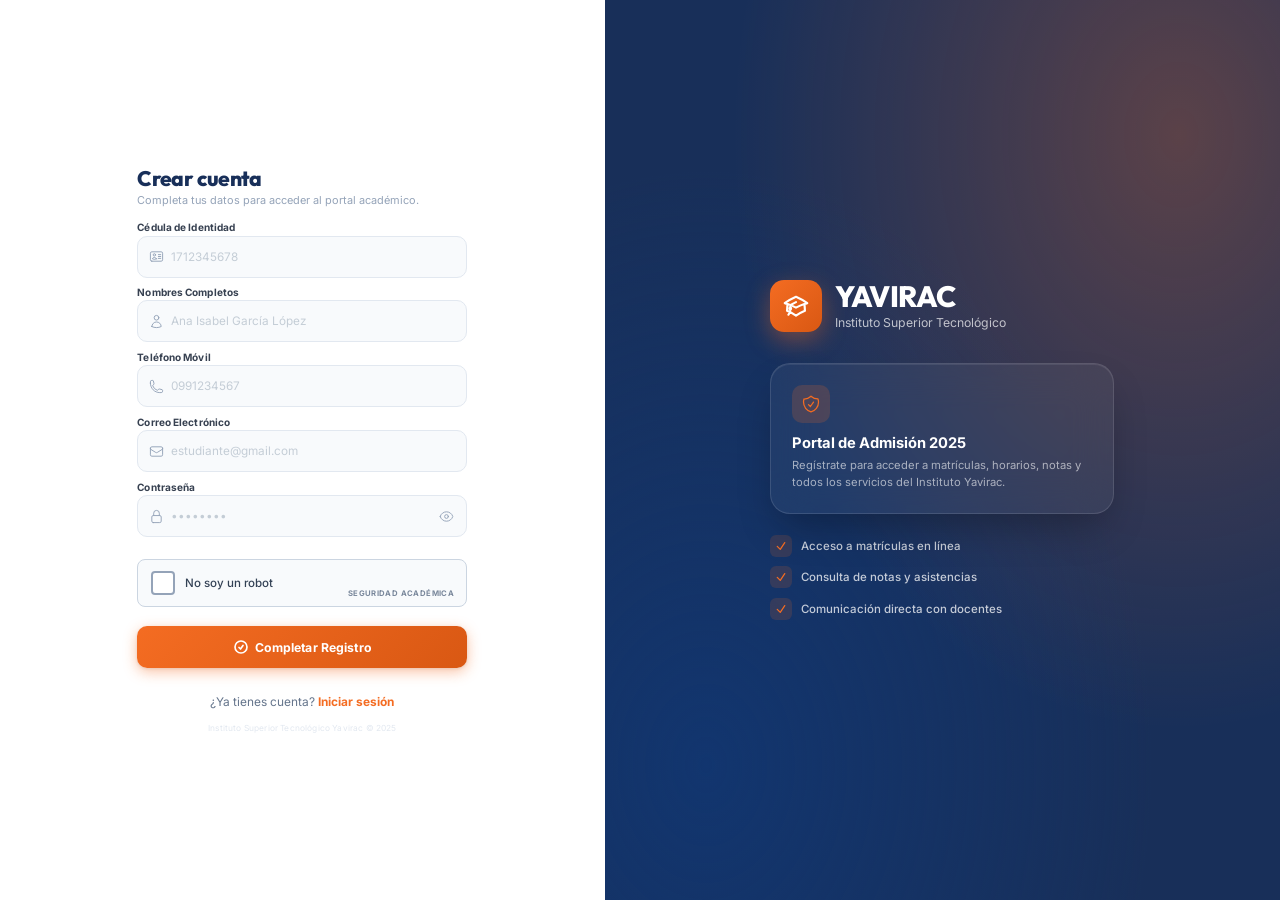
==== FORMULARIO/formulario.html @ fd1ef041 "METRICAS DEL SOFTWARE" ====
<!DOCTYPE html>
<html lang="es">
<head>
  <meta charset="UTF-8" />
  <meta name="viewport" content="width=device-width, initial-scale=1.0" />
  <title>Registro - Yavirac</title>
  <meta name="description" content="Portal de Admisión del Instituto Superior Tecnológico Yavirac." />
  <link rel="preconnect" href="https://fonts.googleapis.com" />
  <link rel="preconnect" href="https://fonts.gstatic.com" crossorigin />
  <link href="https://fonts.googleapis.com/css2?family=Inter:wght@300;400;500;600;700;800&family=Outfit:wght@700;800&display=swap" rel="stylesheet" />
  <link rel="stylesheet" href="formulario.css">
  <!-- Lucide Icons -->
  <script src="https://unpkg.com/lucide@latest"></script>
</head>
<body>

<!-- TOAST STACK -->
<div id="toast-stack" class="toast-stack"></div>

<!-- PANTALLA DE ÉXITO -->
<div id="success-screen" class="success-root hidden">
  <div class="success-card">
    <div class="success-header">
      <svg class="success-check-icon" viewBox="0 0 24 24" fill="none" stroke="currentColor" stroke-width="1.4">
        <path stroke-linecap="round" stroke-linejoin="round" d="M9 12.75L11.25 15 15 9.75M21 12a9 9 0 11-18 0 9 9 0 0118 0z"/>
      </svg>
      <h2 class="success-title">¡Registro Exitoso!</h2>
      <p class="success-subtitle">Bienvenido al Portal Estudiantil Yavirac</p>
    </div>
    <div class="user-info-box">
      <div class="user-avatar" id="success-avatar">A</div>
      <div class="user-details">
        <p class="user-name"  id="success-nombre"></p>
        <p class="user-email" id="success-email"></p>
        <span class="user-role-badge">Estudiante Nuevo</span>
      </div>
    </div>
    <p class="success-message">
      Tu cuenta ha sido creada correctamente. Recibirás una confirmación en <strong id="success-email-2"></strong>.
    </p>
    <button class="btn-volver" id="btn-volver">
      <svg viewBox="0 0 24 24" fill="none" stroke="currentColor" stroke-width="2.5" style="width:14px;height:14px">
        <path stroke-linecap="round" stroke-linejoin="round" d="M9 15L3 9m0 0l6-6M3 9h12a6 6 0 010 12h-3"/>
      </svg>
      Volver al Inicio
    </button>
  </div>
</div>

<!-- MODAL DE CAPTCHA DE IMÁGENES (ESTILO RECAPTCHA FLOTANTE) -->
<div id="captcha-modal" class="modal-overlay hidden">
  <div class="modal-card captcha-modal-card">
    <button type="button" id="close-captcha-modal" class="close-btn" aria-label="Cerrar verificación">
      <i data-lucide="x"></i>
    </button>
    <div class="captcha-header">
      <span class="captcha-title">Verificación de seguridad</span>
      <span class="captcha-instruction">Selecciona exactamente las <strong>3</strong> imágenes de:</span>
      <div class="captcha-target-box">
        <span id="captcha-target-label" class="captcha-target-name">Gato</span>
      </div>
    </div>
    
    <div class="captcha-grid" id="captcha-grid">
      <!-- 9 imágenes generadas dinámicamente -->
    </div>
    
    <div class="captcha-footer">
      <button type="button" id="refresh-grid-captcha" class="captcha-footer-btn" title="Recargar imágenes" aria-label="Recargar imágenes">
        <i data-lucide="refresh-cw"></i>
      </button>
      <div class="captcha-status">
        <span id="grid-captcha-error" class="captcha-error-text hidden">Selección incorrecta. Reintenta.</span>
        <span id="grid-captcha-success" class="captcha-success-text hidden">✓ Verificado</span>
      </div>
      <button type="button" id="verify-grid-captcha" class="verify-grid-btn" disabled>
        Verificar
      </button>
    </div>
  </div>
</div>

<!-- MODAL VOLVER AL LOGIN -->
<div id="login-redirect-modal" class="captcha-modal-overlay hidden" style="z-index: 20000;">
  <div class="captcha-modal-card" style="max-width: 320px; padding: 2rem; text-align: center;">
    <div class="captcha-spinner" style="margin: 0 auto 1rem auto; width: 32px; height: 32px; border-width: 3px;"></div>
    <h3 style="font-family: 'Outfit', sans-serif; font-size: 1.25rem; color: #182f59; margin-bottom: 0.5rem;">Volviendo al Login</h3>
    <p style="font-size: 0.85rem; color: #64748b;">Cargando pantalla de inicio de sesión...</p>
  </div>
</div>

<!-- LAYOUT PRINCIPAL -->
<div class="root" id="main-layout">

  <!-- IZQUIERDA -->
  <section class="form-section">
    <div class="form-container">

      <div class="mobile-logo">
        <div class="logo-icon">
          <svg viewBox="0 0 24 24" fill="none" stroke="currentColor" stroke-width="2.5" style="width:15px;height:15px">
            <path stroke-linecap="round" stroke-linejoin="round" d="M4.26 10.147a60.436 60.436 0 00-.491 6.347A48.627 48.627 0 0112 20.904a48.627 48.627 0 018.232-4.41 60.46 60.46 0 00-.491-6.347m-15.482 0a50.57 50.57 0 00-2.658-.813A59.905 59.905 0 0112 3.493a59.902 59.902 0 0110.399 5.84c-.896.248-1.783.52-2.658.814m-15.482 0A50.697 50.697 0 0112 13.489a50.702 50.702 0 017.74-3.342"/>
          </svg>
        </div>
        <span class="logo-title">YAVIRAC</span>
      </div>

      <div class="header">
        <img id="header-logo"
          src="https://yavirac.edu.ec/v2/wp-content/uploads/2024/04/LOGO-YAVIRAC-2024.png"
          alt="Instituto Yavirac" class="header-logo"
          onerror="this.style.display='none'" />
        <h1 class="heading">Crear cuenta</h1>
        <p class="subheading">Completa tus datos para acceder al portal académico.</p>
      </div>

      <form id="registro-form" class="form" novalidate>

        <!-- ══ CÉDULA ══ -->
        <div class="field" style="position:relative;">
          <label for="cedula" class="label">Cédula de Identidad</label>
          <div class="input-wrapper" id="wrap-cedula">
            <svg class="input-icon" viewBox="0 0 24 24" fill="none" stroke="currentColor" stroke-width="1.5">
              <path stroke-linecap="round" stroke-linejoin="round" d="M15 9h3.75M15 12h3.75M15 15h3.75M4.5 19.5h15a2.25 2.25 0 002.25-2.25V6.75A2.25 2.25 0 0019.5 4.5h-15a2.25 2.25 0 00-2.25 2.25v10.5A2.25 2.25 0 004.5 19.5zm6-10.125a1.875 1.875 0 11-3.75 0 1.875 1.875 0 013.75 0zm1.294 6.336a6.721 6.721 0 01-3.17.789 6.721 6.721 0 01-3.168-.789 3.376 3.376 0 016.338 0z"/>
            </svg>
            <input id="cedula" type="text" class="input" placeholder="1712345678"
              inputmode="numeric" maxlength="10" autocomplete="off" />
            <svg class="status-icon status-ok hidden" id="ok-cedula" viewBox="0 0 24 24" fill="none" stroke-width="2.5"><path stroke-linecap="round" stroke-linejoin="round" d="M4.5 12.75l6 6 9-13.5"/></svg>
            <svg class="status-icon status-err hidden" id="err-cedula" viewBox="0 0 24 24" fill="none" stroke-width="2"><path stroke-linecap="round" stroke-linejoin="round" d="M12 9v3.75m9-.75a9 9 0 11-18 0 9 9 0 0118 0zm-9 3.75h.008v.008H12v-.008z"/></svg>
          </div>
          <!-- Popover cédula -->
          <div class="req-popover hidden" id="pop-cedula">
            <div class="popover-header">Requisitos de la cédula</div>
            <span class="req-item req-invalid" id="rc-nums">
              <svg class="req-icon" viewBox="0 0 24 24" fill="none" stroke="currentColor" stroke-width="3"><path stroke-linecap="round" stroke-linejoin="round" d="M6 18L18 6M6 6l12 12"/></svg>
              Solo dígitos numéricos (0-9)
            </span>
            <span class="req-item req-invalid" id="rc-len">
              <svg class="req-icon" viewBox="0 0 24 24" fill="none" stroke="currentColor" stroke-width="3"><path stroke-linecap="round" stroke-linejoin="round" d="M6 18L18 6M6 6l12 12"/></svg>
              Exactamente 10 dígitos
            </span>
            <span class="req-item req-invalid" id="rc-valid">
              <svg class="req-icon" viewBox="0 0 24 24" fill="none" stroke="currentColor" stroke-width="3"><path stroke-linecap="round" stroke-linejoin="round" d="M6 18L18 6M6 6l12 12"/></svg>
              Cédula ecuatoriana válida
            </span>
          </div>

        </div>

        <!-- ══ NOMBRE ══ -->
        <div class="field" style="position:relative;">
          <label for="nombre" class="label">Nombres Completos</label>
          <div class="input-wrapper" id="wrap-nombre">
            <svg class="input-icon" viewBox="0 0 24 24" fill="none" stroke="currentColor" stroke-width="1.5">
              <path stroke-linecap="round" stroke-linejoin="round" d="M15.75 6a3.75 3.75 0 11-7.5 0 3.75 3.75 0 017.5 0zM4.501 20.118a7.5 7.5 0 0114.998 0A17.933 17.933 0 0112 21.75c-2.676 0-5.216-.584-7.499-1.632z"/>
            </svg>
            <input id="nombre" type="text" class="input" placeholder="Ana Isabel García López" autocomplete="name" />
            <svg class="status-icon status-ok hidden" id="ok-nombre" viewBox="0 0 24 24" fill="none" stroke-width="2.5"><path stroke-linecap="round" stroke-linejoin="round" d="M4.5 12.75l6 6 9-13.5"/></svg>
            <svg class="status-icon status-err hidden" id="err-nombre" viewBox="0 0 24 24" fill="none" stroke-width="2"><path stroke-linecap="round" stroke-linejoin="round" d="M12 9v3.75m9-.75a9 9 0 11-18 0 9 9 0 0118 0zm-9 3.75h.008v.008H12v-.008z"/></svg>
          </div>
          <!-- Popover nombre -->
          <div class="req-popover hidden" id="pop-nombre">
            <div class="popover-header">Requisitos del nombre</div>
            <span class="req-item req-invalid" id="rn-letras">
              <svg class="req-icon" viewBox="0 0 24 24" fill="none" stroke="currentColor" stroke-width="3"><path stroke-linecap="round" stroke-linejoin="round" d="M6 18L18 6M6 6l12 12"/></svg>
              Solo letras y espacios
            </span>
            <span class="req-item req-invalid" id="rn-nonums">
              <svg class="req-icon" viewBox="0 0 24 24" fill="none" stroke="currentColor" stroke-width="3"><path stroke-linecap="round" stroke-linejoin="round" d="M6 18L18 6M6 6l12 12"/></svg>
              Sin números ni símbolos
            </span>
            <span class="req-item req-invalid" id="rn-len">
              <svg class="req-icon" viewBox="0 0 24 24" fill="none" stroke="currentColor" stroke-width="3"><path stroke-linecap="round" stroke-linejoin="round" d="M6 18L18 6M6 6l12 12"/></svg>
              Mínimo 3 caracteres
            </span>
          </div>
        </div>

        <!-- ══ TELÉFONO ══ -->
        <div class="field" style="position:relative;">
          <label for="telefono" class="label">Teléfono Móvil</label>
          <div class="input-wrapper" id="wrap-telefono">
            <svg class="input-icon" viewBox="0 0 24 24" fill="none" stroke="currentColor" stroke-width="1.5">
              <path stroke-linecap="round" stroke-linejoin="round" d="M2.25 6.75c0 8.284 6.716 15 15 15h2.25a2.25 2.25 0 002.25-2.25v-1.372c0-.516-.351-.966-.852-1.091l-4.423-1.106c-.44-.11-.902.055-1.173.417l-.97 1.293c-.282.376-.769.542-1.21.38a12.035 12.035 0 01-7.143-7.143c-.162-.441.004-.928.38-1.21l1.293-.97c.363-.271.527-.734.417-1.173L6.963 3.102a1.125 1.125 0 00-1.091-.852H4.5A2.25 2.25 0 002.25 4.5v2.25z"/>
            </svg>
            <input id="telefono" type="text" class="input" placeholder="0991234567"
              inputmode="numeric" maxlength="10" autocomplete="tel" />
            <svg class="status-icon status-ok hidden" id="ok-telefono" viewBox="0 0 24 24" fill="none" stroke-width="2.5"><path stroke-linecap="round" stroke-linejoin="round" d="M4.5 12.75l6 6 9-13.5"/></svg>
            <svg class="status-icon status-err hidden" id="err-telefono" viewBox="0 0 24 24" fill="none" stroke-width="2"><path stroke-linecap="round" stroke-linejoin="round" d="M12 9v3.75m9-.75a9 9 0 11-18 0 9 9 0 0118 0zm-9 3.75h.008v.008H12v-.008z"/></svg>
          </div>
          <!-- Popover teléfono -->
          <div class="req-popover hidden" id="pop-telefono">
            <div class="popover-header">Requisitos del teléfono</div>
            <span class="req-item req-invalid" id="rt-nums">
              <svg class="req-icon" viewBox="0 0 24 24" fill="none" stroke="currentColor" stroke-width="3"><path stroke-linecap="round" stroke-linejoin="round" d="M6 18L18 6M6 6l12 12"/></svg>
              Solo dígitos numéricos (0-9)
            </span>
            <span class="req-item req-invalid" id="rt-noletras">
              <svg class="req-icon" viewBox="0 0 24 24" fill="none" stroke="currentColor" stroke-width="3"><path stroke-linecap="round" stroke-linejoin="round" d="M6 18L18 6M6 6l12 12"/></svg>
              Sin letras ni símbolos
            </span>
            <span class="req-item req-invalid" id="rt-len">
              <svg class="req-icon" viewBox="0 0 24 24" fill="none" stroke="currentColor" stroke-width="3"><path stroke-linecap="round" stroke-linejoin="round" d="M6 18L18 6M6 6l12 12"/></svg>
              Exactamente 10 dígitos
            </span>
          </div>

        </div>

        <!-- ══ CORREO ══ -->
        <div class="field" style="position:relative;">
          <label for="email" class="label">Correo Electrónico</label>
          <div class="input-wrapper" id="wrap-email">
            <svg class="input-icon" viewBox="0 0 24 24" fill="none" stroke="currentColor" stroke-width="1.5">
              <path stroke-linecap="round" stroke-linejoin="round" d="M21.75 6.75v10.5a2.25 2.25 0 01-2.25 2.25h-15a2.25 2.25 0 01-2.25-2.25V6.75m19.5 0A2.25 2.25 0 0019.5 4.5h-15a2.25 2.25 0 00-2.25 2.25m19.5 0v.243a2.25 2.25 0 01-1.07 1.916l-7.5 4.615a2.25 2.25 0 01-2.36 0L3.32 8.91a2.25 2.25 0 01-1.07-1.916V6.75"/>
            </svg>
            <input id="email" type="email" class="input" placeholder="estudiante@gmail.com" autocomplete="email" />
            <svg class="status-icon status-ok hidden" id="ok-email" viewBox="0 0 24 24" fill="none" stroke-width="2.5"><path stroke-linecap="round" stroke-linejoin="round" d="M4.5 12.75l6 6 9-13.5"/></svg>
            <svg class="status-icon status-err hidden" id="err-email" viewBox="0 0 24 24" fill="none" stroke-width="2"><path stroke-linecap="round" stroke-linejoin="round" d="M12 9v3.75m9-.75a9 9 0 11-18 0 9 9 0 0118 0zm-9 3.75h.008v.008H12v-.008z"/></svg>
          </div>
          <!-- Popover email -->
          <div class="req-popover hidden" id="pop-email">
            <div class="popover-header">Requisitos del correo</div>
            <span class="req-item req-invalid" id="re-arroba">
              <svg class="req-icon" viewBox="0 0 24 24" fill="none" stroke="currentColor" stroke-width="3"><path stroke-linecap="round" stroke-linejoin="round" d="M6 18L18 6M6 6l12 12"/></svg>
              Contiene el símbolo @
            </span>
            <span class="req-item req-invalid" id="re-usuario">
              <svg class="req-icon" viewBox="0 0 24 24" fill="none" stroke="currentColor" stroke-width="3"><path stroke-linecap="round" stroke-linejoin="round" d="M6 18L18 6M6 6l12 12"/></svg>
              Tiene un usuario antes del @
            </span>
            <span class="req-item req-invalid" id="re-dominio">
              <svg class="req-icon" viewBox="0 0 24 24" fill="none" stroke="currentColor" stroke-width="3"><path stroke-linecap="round" stroke-linejoin="round" d="M6 18L18 6M6 6l12 12"/></svg>
              Dominio: @gmail · @hotmail · @outlook
            </span>
          </div>

        </div>

        <!-- ══ CONTRASEÑA ══ -->
        <div class="field" style="position:relative;">
          <label for="password" class="label">Contraseña</label>
          <div class="input-wrapper" id="wrap-password">
            <svg class="input-icon" viewBox="0 0 24 24" fill="none" stroke="currentColor" stroke-width="1.5">
              <path stroke-linecap="round" stroke-linejoin="round" d="M16.5 10.5V6.75a4.5 4.5 0 10-9 0v3.75m-.75 11.25h10.5a2.25 2.25 0 002.25-2.25v-6.75a2.25 2.25 0 00-2.25-2.25H6.75a2.25 2.25 0 00-2.25 2.25v6.75a2.25 2.25 0 002.25 2.25z"/>
            </svg>
            <input id="password" type="password" class="input" placeholder="••••••••"
              style="padding-right:2.5rem;" autocomplete="new-password" />
            <button type="button" class="eye-btn" id="toggle-pwd" aria-label="Ver contraseña">
              <svg id="eye-show" viewBox="0 0 24 24" fill="none" stroke="currentColor" stroke-width="1.5" style="width:15px;height:15px">
                <path stroke-linecap="round" stroke-linejoin="round" d="M2.036 12.322a1.012 1.012 0 010-.639C3.423 7.51 7.36 4.5 12 4.5c4.638 0 8.573 3.007 9.963 7.178.07.207.07.431 0 .639C20.577 16.49 16.64 19.5 12 19.5c-4.638 0-8.573-3.007-9.963-7.178z"/>
                <path stroke-linecap="round" stroke-linejoin="round" d="M15 12a3 3 0 11-6 0 3 3 0 016 0z"/>
              </svg>
              <svg id="eye-hide" class="hidden" viewBox="0 0 24 24" fill="none" stroke="currentColor" stroke-width="1.5" style="width:15px;height:15px">
                <path stroke-linecap="round" stroke-linejoin="round" d="M3.98 8.223A10.477 10.477 0 001.934 12C3.226 16.338 7.244 19.5 12 19.5c.993 0 1.953-.138 2.863-.395M6.228 6.228A10.45 10.45 0 0112 4.5c4.756 0 8.773 3.162 10.065 7.498a10.523 10.523 0 01-4.293 5.774M6.228 6.228L3 3m3.228 3.228l3.65 3.65m7.894 7.894L21 21m-3.228-3.228l-3.65-3.65m0 0a3 3 0 10-4.243-4.243m4.242 4.242L9.88 9.88"/>
              </svg>
            </button>
          </div>

          <!-- Barra fuerza -->
          <div style="display:flex;align-items:center;gap:0.5rem;margin-top:4px;">
            <div class="strength-bar-bg hidden" id="strength-bg" style="flex:1;">
              <div class="strength-bar" id="strength-bar"></div>
            </div>
            <span class="strength-label hidden" id="strength-label"></span>
          </div>

          <!-- Popover contraseña -->
          <div class="req-popover hidden" id="pop-password">
            <div class="popover-header">Requisitos de seguridad</div>
            <span class="req-item req-invalid" id="rp-len">
              <svg class="req-icon" viewBox="0 0 24 24" fill="none" stroke="currentColor" stroke-width="3"><path stroke-linecap="round" stroke-linejoin="round" d="M6 18L18 6M6 6l12 12"/></svg>
              Entre 6 y 12 caracteres
            </span>
            <span class="req-item req-invalid" id="rp-upper">
              <svg class="req-icon" viewBox="0 0 24 24" fill="none" stroke="currentColor" stroke-width="3"><path stroke-linecap="round" stroke-linejoin="round" d="M6 18L18 6M6 6l12 12"/></svg>
              Una mayúscula (A-Z)
            </span>
            <span class="req-item req-invalid" id="rp-lower">
              <svg class="req-icon" viewBox="0 0 24 24" fill="none" stroke="currentColor" stroke-width="3"><path stroke-linecap="round" stroke-linejoin="round" d="M6 18L18 6M6 6l12 12"/></svg>
              Una minúscula (a-z)
            </span>
            <span class="req-item req-invalid" id="rp-num">
              <svg class="req-icon" viewBox="0 0 24 24" fill="none" stroke="currentColor" stroke-width="3"><path stroke-linecap="round" stroke-linejoin="round" d="M6 18L18 6M6 6l12 12"/></svg>
              Un número (0-9)
            </span>
            <span class="req-item req-invalid" id="rp-special">
              <svg class="req-icon" viewBox="0 0 24 24" fill="none" stroke="currentColor" stroke-width="3"><path stroke-linecap="round" stroke-linejoin="round" d="M6 18L18 6M6 6l12 12"/></svg>
              Un símbolo (@$!%*?&amp;.)
            </span>
          </div>

        </div>



        <!-- CAPTCHA DE CHECKBOX PREMIUM (ESTILO CLOUDFLARE TURNSTILE / NO SOY UN ROBOT) -->
        <div class="turnstile-container">
          <div class="turnstile-card" id="turnstile-card">
            <div class="turnstile-row">
              <div class="checkbox-wrapper">
                <div class="turnstile-checkbox" id="turnstile-checkbox" role="checkbox" aria-checked="false" tabindex="0">
                  <!-- Icono Check -->
                  <i data-lucide="check" class="turnstile-check-icon hidden" id="turnstile-check"></i>
                  <!-- Spinner de carga -->
                  <div class="turnstile-spinner hidden" id="turnstile-spinner"></div>
                </div>
              </div>
              <div class="turnstile-label">No soy un robot</div>
            </div>
            <div class="turnstile-brand">
              <i data-lucide="shield-check" class="turnstile-shield"></i>
              <span>Seguridad Académica</span>
            </div>
          </div>
        </div>

        <button type="submit" class="submit-btn" id="submit-btn">
          <svg viewBox="0 0 24 24" fill="none" stroke="currentColor" stroke-width="2.5" style="width:16px;height:16px">
            <path stroke-linecap="round" stroke-linejoin="round" d="M9 12.75L11.25 15 15 9.75M21 12a9 9 0 11-18 0 9 9 0 0118 0z"/>
          </svg>
          Completar Registro
        </button>

        <p style="text-align:center; margin-top:1.25rem; font-size:0.85rem; color:#64748b;">
          ¿Ya tienes cuenta? <a href="#" id="go-login" style="color:#f46c22; font-weight:700; text-decoration:none;">Iniciar sesión</a>
        </p>
      </form>

      <p class="footer-note">Instituto Superior Tecnológico Yavirac &copy; 2025</p>
    </div>
  </section>

  <!-- DERECHA: BRANDING -->
  <section class="brand-section">
    <div class="brand-overlay"></div>
    <div class="brand-content">
      <div class="brand-logo">
        <div class="brand-logo-icon">
          <svg viewBox="0 0 24 24" fill="none" stroke="white" stroke-width="2" style="width:26px;height:26px">
            <path stroke-linecap="round" stroke-linejoin="round" d="M4.26 10.147a60.436 60.436 0 00-.491 6.347A48.627 48.627 0 0112 20.904a48.627 48.627 0 018.232-4.41 60.46 60.46 0 00-.491-6.347m-15.482 0a50.57 50.57 0 00-2.658-.813A59.905 59.905 0 0112 3.493a59.902 59.902 0 0110.399 5.84c-.896.248-1.783.52-2.658.814m-15.482 0A50.697 50.697 0 0112 13.489a50.702 50.702 0 017.74-3.342M6.75 15a.75.75 0 100-1.5.75.75 0 000 1.5zm0 0v-3.675A55.378 55.378 0 0112 8.443m-7.007 11.55A5.981 5.981 0 006.75 15.75v-1.5"/>
          </svg>
        </div>
        <div>
          <p class="brand-title">YAVIRAC</p>
          <p class="brand-subtitle">Instituto Superior Tecnológico</p>
        </div>
      </div>
      <div class="glass-card">
        <div class="glass-icon">
          <svg viewBox="0 0 24 24" fill="none" stroke="currentColor" stroke-width="1.5" style="width:20px;height:20px">
            <path stroke-linecap="round" stroke-linejoin="round" d="M9 12.75L11.25 15 15 9.75m-3-7.036A11.959 11.959 0 013.598 6 11.99 11.99 0 003 9.749c0 5.592 3.824 10.29 9 11.623 5.176-1.332 9-6.03 9-11.622 0-1.31-.21-2.571-.598-3.751h-.152c-3.196 0-6.1-1.248-8.25-3.285z"/>
          </svg>
        </div>
        <h2 class="glass-title">Portal de Admisión 2025</h2>
        <p class="glass-desc">Regístrate para acceder a matrículas, horarios, notas y todos los servicios del Instituto Yavirac.</p>
      </div>
      <ul class="brand-list">
        <li><div class="brand-list-icon"><svg viewBox="0 0 24 24" fill="none" stroke="#f46c22" stroke-width="2.5" style="width:12px;height:12px"><path stroke-linecap="round" stroke-linejoin="round" d="M4.5 12.75l6 6 9-13.5"/></svg></div>Acceso a matrículas en línea</li>
        <li><div class="brand-list-icon"><svg viewBox="0 0 24 24" fill="none" stroke="#f46c22" stroke-width="2.5" style="width:12px;height:12px"><path stroke-linecap="round" stroke-linejoin="round" d="M4.5 12.75l6 6 9-13.5"/></svg></div>Consulta de notas y asistencias</li>
        <li><div class="brand-list-icon"><svg viewBox="0 0 24 24" fill="none" stroke="#f46c22" stroke-width="2.5" style="width:12px;height:12px"><path stroke-linecap="round" stroke-linejoin="round" d="M4.5 12.75l6 6 9-13.5"/></svg></div>Comunicación directa con docentes</li>
      </ul>
    </div>
  </section>

</div>
<script src="formulario.js"></script>
</body>
</html>
---- FORMULARIO/formulario.css ----
/* ═══════════════════════════════════════════════
   YAVIRAC – ESTILOS PREMIUM
   Azul: #182f59 | Naranja: #f46c22
═══════════════════════════════════════════════ */

@import url('https://fonts.googleapis.com/css2?family=Inter:wght@300;400;500;600;700;800&family=Outfit:wght@700;800&display=swap');

*, *::before, *::after { box-sizing: border-box; margin: 0; padding: 0; }

html, body {
  height: 100%; width: 100%;
  overflow-x: hidden;
  font-family: 'Inter', system-ui, sans-serif;
  font-size: 14px;
  background: #f8fafc;
  color: #0f172a;
}

.hidden { display: none !important; }

/* ═══════════════════════════════════════════════
   TOAST PREMIUM — APILABLE, CON BARRA ANIMADA
═══════════════════════════════════════════════ */

.toast-stack {
  position: fixed;
  top: 1rem;
  right: 1.25rem;
  z-index: 9999;
  display: flex;
  flex-direction: column;
  gap: 0.625rem;
  pointer-events: none;
}

.toast {
  display: flex;
  align-items: flex-start;
  gap: 0.75rem;
  min-width: 300px;
  max-width: 380px;
  padding: 0.875rem 1rem;
  border-radius: 14px;
  box-shadow:
    0 4px 6px -1px rgba(0,0,0,0.1),
    0 10px 30px -5px rgba(0,0,0,0.18);
  pointer-events: all;
  position: relative;
  overflow: hidden;
  animation: toastSlideIn 0.35s cubic-bezier(0.16, 1, 0.3, 1) forwards;
  cursor: default;
}

.toast.toast-warning {
  background: #fff;
  border: 1px solid #fed7aa;
}
.toast.toast-error {
  background: #fff;
  border: 1px solid #fca5a5;
}
.toast.toast-success {
  background: #fff;
  border: 1px solid #bbf7d0;
}

/* Barra de progreso animada en la parte inferior */
.toast-progress {
  position: absolute;
  bottom: 0; left: 0;
  height: 3px;
  border-radius: 0 0 14px 14px;
  animation: toastProgress 4s linear forwards;
}
.toast-warning .toast-progress { background: #f46c22; }
.toast-error   .toast-progress { background: #ef4444; }
.toast-success .toast-progress { background: #22c55e; }

/* Ícono con fondo coloreado */
.toast-icon-wrap {
  width: 34px; height: 34px;
  border-radius: 10px;
  display: flex; align-items: center; justify-content: center;
  flex-shrink: 0;
}
.toast-warning .toast-icon-wrap { background: #fff7ed; }
.toast-error   .toast-icon-wrap { background: #fef2f2; }
.toast-success .toast-icon-wrap { background: #f0fdf4; }

.toast-icon-wrap svg {
  width: 18px; height: 18px;
}
.toast-warning .toast-icon-wrap svg { stroke: #f46c22; }
.toast-error   .toast-icon-wrap svg { stroke: #ef4444; }
.toast-success .toast-icon-wrap svg { stroke: #22c55e; }

/* Contenido del toast */
.toast-body { flex: 1; }

.toast-title {
  font-size: 0.78rem;
  font-weight: 700;
  line-height: 1.2;
  margin-bottom: 0.2rem;
}
.toast-warning .toast-title { color: #c2410c; }
.toast-error   .toast-title { color: #b91c1c; }
.toast-success .toast-title { color: #166534; }

.toast-desc {
  font-size: 0.72rem;
  font-weight: 400;
  line-height: 1.4;
  color: #64748b;
}

/* Botón cerrar */
.toast-close {
  background: none; border: none; cursor: pointer;
  color: #94a3b8; padding: 0.1rem;
  display: flex; align-items: center;
  transition: color 0.15s;
  flex-shrink: 0; margin-top: 0.1rem;
}
.toast-close:hover { color: #374151; }
.toast-close svg { width: 14px; height: 14px; }

/* Salida del toast */
.toast.toast-out {
  animation: toastSlideOut 0.28s cubic-bezier(0.7, 0, 1, 0.4) forwards;
}

/* ═══════════════════════════════════════════════
   PANTALLA DE ÉXITO
═══════════════════════════════════════════════ */
.success-root {
  position: fixed; inset: 0; z-index: 100;
  display: flex; align-items: center; justify-content: center;
  background: linear-gradient(135deg, #182f59 0%, #102244 100%);
  padding: 1.5rem;
}
.success-card {
  background: #ffffff;
  border-radius: 24px;
  width: 100%; max-width: 360px;
  max-height: 95vh; overflow-y: auto;
  padding: 2rem 1.75rem;
  text-align: center;
  box-shadow:
    0 25px 50px -12px rgba(0,0,0,0.35),
    0 0 0 1px rgba(255,255,255,0.05);
  animation: slideUp 0.45s cubic-bezier(0.16,1,0.3,1);
}
.success-header { margin-bottom: 1.25rem; display: flex; flex-direction: column; align-items: center; }
.success-check-icon {
  width: 56px; height: 56px;
  color: #22c55e; margin-bottom: 0.75rem;
  filter: drop-shadow(0 6px 12px rgba(34,197,94,0.35));
}
.success-title {
  font-family: 'Outfit', sans-serif;
  font-size: 1.45rem; font-weight: 800; color: #182f59;
}
.success-subtitle { font-size: 0.8rem; color: #64748b; margin-top: 0.25rem; }

.user-info-box {
  display: flex; align-items: center; gap: 0.875rem;
  background: linear-gradient(135deg, #f8fafc, #fff);
  border: 1px solid #e5e7eb;
  padding: 0.875rem 1rem; border-radius: 12px;
  margin-bottom: 1rem; text-align: left;
  box-shadow: 0 1px 4px rgba(0,0,0,0.04);
}
.user-avatar {
  width: 40px; height: 40px; border-radius: 50%;
  background: linear-gradient(135deg, #f46c22, #d95813);
  color: white; font-size: 1rem; font-weight: 800;
  display: flex; align-items: center; justify-content: center;
  flex-shrink: 0;
  box-shadow: 0 3px 8px rgba(244,108,34,0.35);
}
.user-details { display: flex; flex-direction: column; gap: 0.1rem; min-width: 0; }
.user-name { font-size: 0.9rem; font-weight: 700; color: #111827; white-space: nowrap; overflow: hidden; text-overflow: ellipsis; }
.user-email { font-size: 0.72rem; color: #6b7280; white-space: nowrap; overflow: hidden; text-overflow: ellipsis; }
.user-role-badge {
  display: inline-block; font-size: 0.62rem; font-weight: 600;
  background: #f0fdf4; color: #166534;
  border: 1px solid #bbf7d0;
  padding: 0.1rem 0.5rem; border-radius: 9999px; margin-top: 0.1rem;
}
.success-message {
  font-size: 0.78rem; color: #64748b;
  line-height: 1.5; margin-bottom: 1.25rem;
}
.btn-volver {
  width: 100%; height: 40px;
  background: linear-gradient(135deg, #182f59, #1e3d73);
  color: white; border: none; border-radius: 10px;
  font-size: 0.84rem; font-weight: 700;
  font-family: 'Inter', sans-serif; cursor: pointer;
  display: flex; align-items: center; justify-content: center; gap: 0.375rem;
  transition: all 0.2s;
  box-shadow: 0 4px 12px rgba(24,47,89,0.35);
}
.btn-volver:hover { background: linear-gradient(135deg, #f46c22, #d95813); box-shadow: 0 4px 12px rgba(244,108,34,0.4); }

/* ═══════════════════════════════════════════════
   LAYOUT SPLIT-SCREEN
═══════════════════════════════════════════════ */
.root { width: 100vw; min-height: 100vh; display: flex; overflow-x: hidden; }

/* ── IZQUIERDA ── */
.form-section {
  flex: 1;
  display: flex; align-items: flex-start; justify-content: center;
  padding: 2rem 1.5rem;
  background: #ffffff;
  overflow-y: auto;
  max-height: 100vh;
}
.form-container {
  margin: auto 0;
  width: 100%; max-width: 330px;
  display: flex; flex-direction: column;
  animation: fadeIn 0.5s cubic-bezier(0.16,1,0.3,1) forwards;
}

.mobile-logo {
  display: none; align-items: center; gap: 0.5rem; margin-bottom: 0.75rem;
}
.logo-icon {
  width: 28px; height: 28px; border-radius: 6px;
  background: linear-gradient(135deg, #182f59, #1e3d73);
  color: white; display: flex; align-items: center; justify-content: center;
}
.logo-title { font-size: 0.9rem; font-weight: 800; color: #182f59; font-family: 'Outfit', sans-serif; }

.header { margin-bottom: 1rem; }
.header-logo { height: 30px; width: auto; object-fit: contain; display: block; margin-bottom: 0.625rem; }
.heading {
  font-family: 'Outfit', sans-serif; font-size: 1.5rem; font-weight: 800;
  color: #182f59; letter-spacing: -0.03em; line-height: 1.1; margin-bottom: 0.2rem;
}
.subheading { font-size: 0.78rem; color: #94a3b8; line-height: 1.3; }

/* ── CAMPOS ── */
.form { display: flex; flex-direction: column; gap: 0.6rem; }
.field { display: flex; flex-direction: column; gap: 0.18rem; }

.label {
  font-size: 0.72rem; font-weight: 700;
  color: #374151; letter-spacing: 0.01em;
}

/* Wrapper del input con efecto premium */
.input-wrapper {
  position: relative;
  display: flex; align-items: center;
  border: 1.5px solid #e2e8f0;
  border-radius: 10px;
  background: #f8fafc;
  transition: all 0.2s cubic-bezier(0.16,1,0.3,1);
}

/* Focus: naranja Yavirac */
.input-wrapper:focus-within {
  background: #fff;
  border-color: #f46c22;
  box-shadow:
    0 0 0 3.5px rgba(244,108,34,0.12),
    0 1px 3px rgba(0,0,0,0.06);
}

/* Error: rojo con fondo rojo muy sutil */
.input-wrapper.has-error {
  border-color: #f87171;
  background: #fff5f5;
}
.input-wrapper.has-error:focus-within {
  border-color: #ef4444;
  box-shadow: 0 0 0 3.5px rgba(239,68,68,0.12);
}

/* Valid: verde */
.input-wrapper.is-valid {
  border-color: #4ade80;
  background: #f8fff9;
}
.input-wrapper.is-valid:focus-within {
  border-color: #22c55e;
  box-shadow: 0 0 0 3.5px rgba(34,197,94,0.12);
}

.input-icon {
  position: absolute; left: 0.75rem;
  pointer-events: none; width: 15px; height: 15px;
  transition: color 0.2s;
  color: #94a3b8;
}
.input-wrapper:focus-within .input-icon { color: #f46c22; }
.input-wrapper.has-error .input-icon    { color: #ef4444; }
.input-wrapper.is-valid .input-icon     { color: #22c55e; }

.input {
  width: 100%; height: 40px;
  background: transparent; border: none; outline: none;
  color: #111827; font-size: 0.84rem;
  font-family: 'Inter', sans-serif; font-weight: 500;
  padding: 0 2.1rem 0 2.35rem;
}
.input::placeholder { color: #c4cdd6; font-weight: 400; }

/* Iconos de estado ✓ / ✗ */
.status-icon {
  position: absolute; right: 0.7rem;
  width: 15px; height: 15px; pointer-events: none;
  transition: all 0.2s;
}
.status-ok  { stroke: #22c55e; }
.status-err { stroke: #ef4444; }

/* Hint debajo del campo */
.inline-hint {
  font-size: 0.66rem; font-weight: 500;
  color: #94a3b8; padding-left: 0.15rem; line-height: 1.3;
  display: flex; align-items: center; gap: 0.25rem;
  transition: color 0.2s;
}
.inline-hint.err { color: #ef4444; }
.inline-hint.ok  { color: #16a34a; }

/* ═══════════════════════════════════════════════
   CHIPS DE REGLAS CON CHECK
═══════════════════════════════════════════════ */
.rules-row {
  display: flex;
  flex-wrap: wrap;
  gap: 0.3rem;
  margin-top: 0.3rem;
}

.rule-chip {
  display: inline-flex;
  align-items: center;
  gap: 0.28rem;
  padding: 0.2rem 0.55rem 0.2rem 0.3rem;
  border-radius: 9999px;
  font-size: 0.65rem;
  font-weight: 600;
  letter-spacing: 0.01em;
  border: 1.5px solid #e2e8f0;
  background: #f8fafc;
  color: #94a3b8;
  transition: all 0.25s cubic-bezier(0.16, 1, 0.3, 1);
  user-select: none;
}

/* El círculo del check */
.rule-check {
  width: 14px;
  height: 14px;
  border-radius: 50%;
  background: #e2e8f0;
  display: flex;
  align-items: center;
  justify-content: center;
  flex-shrink: 0;
  transition: all 0.25s cubic-bezier(0.16, 1, 0.3, 1);
}
.rule-check svg {
  width: 8px;
  height: 8px;
  stroke: #94a3b8;
  transition: stroke 0.2s;
}

/* Estado: OK — verde */
.rule-chip.ok {
  background: #f0fdf4;
  border-color: #86efac;
  color: #16a34a;
}
.rule-chip.ok .rule-check {
  background: #22c55e;
}
.rule-chip.ok .rule-check svg {
  stroke: #ffffff;
}

/* Estado: ERROR — rojo */
.rule-chip.error {
  background: #fff5f5;
  border-color: #fca5a5;
  color: #ef4444;
}
.rule-chip.error .rule-check {
  background: #fca5a5;
}
.rule-chip.error .rule-check svg {
  stroke: #b91c1c;
}

/* Ojo contraseña */
.eye-btn {
  position: absolute; right: 0.65rem;
  background: none; border: none; color: #94a3b8;
  cursor: pointer; display: flex; align-items: center;
  padding: 0.2rem; transition: color 0.15s; border-radius: 4px;
}
.eye-btn:hover { color: #182f59; }

/* ── BARRA FUERZA ── */
.strength-bar-bg {
  width: 100%; height: 3px;
  background: #e2e8f0; border-radius: 9999px;
  margin-top: 4px; overflow: hidden;
}
.strength-bar {
  height: 100%; width: 0;
  border-radius: 9999px;
  transition: width 0.35s cubic-bezier(0.34,1.56,0.64,1), background-color 0.3s ease;
}

/* ── ETIQUETA DE FUERZA ── */
.strength-label {
  font-size: 0.62rem; font-weight: 700;
  letter-spacing: 0.04em; text-transform: uppercase;
  margin-top: 2px; text-align: right;
  transition: color 0.3s;
}

/* ── POPOVER REQUISITOS (todos los campos) ── */
.req-popover {
  position: absolute;
  top: calc(100% + 2px); left: 0; right: 0;
  background: #ffffff;
  border: 1px solid #e8edf5;
  border-top: 3px solid #f46c22;
  border-radius: 12px;
  padding: 0.7rem 0.875rem 0.75rem;
  box-shadow:
    0 4px 6px -1px rgba(0,0,0,0.08),
    0 12px 24px -6px rgba(0,0,0,0.12);
  z-index: 100;
  display: flex; flex-direction: column; gap: 0.32rem;
  animation: popoverFadeIn 0.2s cubic-bezier(0.16,1,0.3,1);
}
.popover-header {
  font-size: 0.68rem; font-weight: 800;
  color: #182f59; margin-bottom: 0.1rem;
  text-transform: uppercase; letter-spacing: 0.05em;
}
.req-item {
  display: flex; align-items: center; gap: 0.35rem;
  font-size: 0.69rem; font-weight: 500; line-height: 1.2;
  transition: color 0.2s;
}
.req-icon { width: 11px; height: 11px; flex-shrink: 0; }
.req-valid   { color: #16a34a; }
.req-invalid { color: #94a3b8; }

/* ── BOTÓN SUBMIT ── */
.submit-btn {
  width: 100%; height: 42px;
  background: linear-gradient(135deg, #f46c22 0%, #d95813 100%);
  color: white; border: none; border-radius: 10px;
  font-size: 0.875rem; font-weight: 700;
  font-family: 'Inter', sans-serif; cursor: pointer;
  display: flex; align-items: center; justify-content: center; gap: 0.4rem;
  transition: all 0.2s cubic-bezier(0.16,1,0.3,1);
  box-shadow: 0 4px 14px rgba(244,108,34,0.4), 0 1px 3px rgba(0,0,0,0.1);
  margin-top: 0.25rem; position: relative; overflow: hidden;
  letter-spacing: 0.01em;
}
.submit-btn::before {
  content: '';
  position: absolute; inset: 0;
  background: linear-gradient(135deg, rgba(255,255,255,0.15), transparent);
  opacity: 0; transition: opacity 0.2s;
}
.submit-btn:hover::before { opacity: 1; }
.submit-btn:hover {
  transform: translateY(-1px);
  box-shadow: 0 8px 20px rgba(244,108,34,0.45), 0 2px 6px rgba(0,0,0,0.12);
}
.submit-btn:active { transform: translateY(0) scale(0.99); }

.footer-note {
  text-align: center; font-size: 0.6rem; color: #e2e8f0;
  margin-top: 1rem; letter-spacing: 0.02em;
}

/* ── BRANDING DERECHO ── */
.brand-section {
  flex: 1.2; position: relative;
  display: flex; align-items: center; justify-content: center;
  overflow: hidden;
  background: #182f59;
}
.brand-overlay {
  position: absolute; inset: 0;
  background:
    radial-gradient(ellipse at 85% 15%, rgba(244,108,34,0.30) 0%, transparent 55%),
    radial-gradient(ellipse at 15% 85%, rgba(15,56,120,0.7) 0%, transparent 55%),
    radial-gradient(ellipse at 50% 50%, rgba(24,47,89,0.4) 0%, transparent 80%);
}
.brand-content {
  position: relative; z-index: 10;
  width: 100%; max-width: 400px;
  padding: 2rem; color: white; text-align: left;
}
.brand-logo { display: flex; align-items: center; gap: 0.875rem; margin-bottom: 2.25rem; }
.brand-logo-icon {
  width: 52px; height: 52px;
  background: linear-gradient(135deg, #f46c22, #d95813);
  border-radius: 14px;
  display: flex; align-items: center; justify-content: center;
  box-shadow: 0 8px 24px rgba(244,108,34,0.4); flex-shrink: 0;
}
.brand-title {
  font-family: 'Outfit', sans-serif; font-size: 2.1rem;
  font-weight: 800; letter-spacing: -0.02em; line-height: 1; margin: 0;
}
.brand-subtitle { font-size: 0.875rem; color: rgba(255,255,255,0.7); margin: 0.25rem 0 0; }

.glass-card {
  background: rgba(255,255,255,0.05);
  backdrop-filter: blur(20px); -webkit-backdrop-filter: blur(20px);
  border: 1px solid rgba(255,255,255,0.12);
  border-radius: 20px; padding: 1.5rem;
  box-shadow: 0 20px 40px -10px rgba(0,0,0,0.3), inset 0 1px 0 rgba(255,255,255,0.08);
}
.glass-icon {
  width: 38px; height: 38px;
  background: rgba(244,108,34,0.18); color: #f46c22;
  border-radius: 10px;
  display: flex; align-items: center; justify-content: center;
  margin-bottom: 0.75rem;
}
.glass-title { font-size: 1.05rem; font-weight: 700; margin: 0 0 0.35rem; }
.glass-desc { font-size: 0.8rem; color: rgba(255,255,255,0.6); line-height: 1.55; }

.brand-list {
  margin-top: 1.5rem; list-style: none; padding: 0;
  display: flex; flex-direction: column; gap: 0.7rem;
}
.brand-list li {
  display: flex; align-items: center; gap: 0.6rem;
  color: rgba(255,255,255,0.75); font-size: 0.82rem; font-weight: 500;
}
.brand-list-icon {
  width: 22px; height: 22px; flex-shrink: 0;
  background: rgba(244,108,34,0.15);
  border-radius: 6px;
  display: flex; align-items: center; justify-content: center;
}

/* ═══════════════════════════════════════════════
   ANIMACIONES
═══════════════════════════════════════════════ */
@keyframes fadeIn {
  from { opacity: 0; transform: translateY(8px); }
  to   { opacity: 1; transform: translateY(0); }
}
@keyframes slideUp {
  from { opacity: 0; transform: translateY(12px); }
  to   { opacity: 1; transform: translateY(0); }
}
@keyframes popoverFadeIn {
  from { opacity: 0; transform: translateY(4px) scale(0.98); }
  to   { opacity: 1; transform: translateY(0) scale(1); }
}
@keyframes toastSlideIn {
  from { opacity: 0; transform: translateX(40px) scale(0.95); }
  to   { opacity: 1; transform: translateX(0) scale(1); }
}
@keyframes toastSlideOut {
  from { opacity: 1; transform: translateX(0) scale(1); max-height: 120px; }
  to   { opacity: 0; transform: translateX(40px) scale(0.95); max-height: 0; margin: 0; padding: 0; }
}
@keyframes toastProgress {
  from { width: 100%; }
  to   { width: 0%; }
}

/* ── RESPONSIVE ── */
@media (max-width: 900px) {
  .brand-section { display: none; }
  .mobile-logo   { display: flex; }
  .form-section  { padding: 1rem; }
  .form-container { max-width: 400px; }
  .toast-stack { right: 0; left: 0; align-items: center; }
  .toast { min-width: 250px; width: max-content; max-width: 90%; }
}
@media (max-width: 480px) {
  .form-section { padding: 1rem 0.875rem; }
  .heading      { font-size: 1.35rem; }
  
  /* Ajustes extra para modales y tarjetas en pantallas pequeñas */
  .success-card { padding: 1.5rem 1rem; border-radius: 16px; }
  .modal-card, .captcha-modal-card { padding: 1rem !important; border-radius: 12px !important; }
  .captcha-header { padding: 0.5rem; margin-bottom: 0.5rem; }
  .captcha-grid { gap: 0.25rem; }
  .captcha-footer { flex-wrap: wrap; justify-content: center; padding-top: 0.5rem; gap: 0.35rem; }
  .captcha-status { flex: 100%; text-align: center; margin-bottom: 0.25rem; }
  
  .toast { padding: 0.5rem 0.75rem; gap: 0.5rem; border-radius: 12px; }
  .toast-title { font-size: 0.72rem; }
  .toast-desc { font-size: 0.62rem; }
  .toast-icon-wrap { width: 24px; height: 24px; border-radius: 6px; }
  .toast-icon-wrap svg { width: 12px; height: 12px; }
  .toast-close svg { width: 12px; height: 12px; }
}
@media (max-width: 360px) {
  .turnstile-card { padding: 0.5rem; flex-direction: column; align-items: flex-start; gap: 0.5rem; }
  .turnstile-brand { align-self: flex-end; }
}

/* ── CAPTCHA ESTILO TURNSTILE Y RECAPTCHA ── */

/* Utilidad general */
.hidden {
  display: none !important;
}
/* Captcha de Checkbox (Estilo Turnstile) */
.turnstile-container {
  margin-top: 0.5rem;
  margin-bottom: 0.5rem;
  width: 100%;
}
.turnstile-card {
  display: flex;
  align-items: center;
  justify-content: space-between;
  background: #f8fafc;
  border: 1px solid #cbd5e1;
  border-radius: 8px;
  padding: 0.625rem 0.875rem;
  transition: all 0.25s ease;
  user-select: none;
}
.turnstile-card:hover {
  background: #f1f5f9;
}
.turnstile-card.verified {
  border-color: #86efac !important;
  background: #f0fdf4 !important;
  box-shadow: 0 0 0 3px rgba(34, 197, 94, 0.1);
}
.turnstile-row {
  display: flex;
  align-items: center;
  gap: 0.75rem;
}
.turnstile-checkbox {
  width: 24px;
  height: 24px;
  border: 2px solid #94a3b8;
  border-radius: 4px;
  background: #ffffff;
  cursor: pointer;
  display: flex;
  align-items: center;
  justify-content: center;
  transition: all 0.2s ease;
}
.turnstile-checkbox:hover {
  border-color: #f46c22;
  box-shadow: 0 0 0 3px rgba(244, 108, 34, 0.15);
}
.turnstile-checkbox.loading {
  border-color: transparent !important;
  background: transparent !important;
  cursor: wait;
}
.turnstile-checkbox.success {
  border-color: #22c55e !important;
  background: #22c55e !important;
  color: white !important;
  cursor: default;
}
.turnstile-check-icon {
  width: 16px !important;
  height: 16px !important;
  stroke-width: 3px;
  animation: scaleIn 0.3s cubic-bezier(0.34, 1.56, 0.64, 1) forwards;
}
.turnstile-spinner {
  width: 20px;
  height: 20px;
  border: 2px solid #f46c22;
  border-top-color: transparent;
  border-radius: 50%;
  animation: spin 0.8s linear infinite;
}
.turnstile-label {
  font-size: 0.825rem;
  font-weight: 500;
  color: #334155;
}
.turnstile-card.verified .turnstile-label {
  color: #166534;
  font-weight: 600;
}
.turnstile-brand {
  display: flex;
  flex-direction: column;
  align-items: center;
  gap: 0.125rem;
  color: #64748b;
  opacity: 0.85;
}
.turnstile-shield {
  width: 18px !important;
  height: 18px !important;
  color: #182f59;
}
.turnstile-card.verified .turnstile-shield {
  color: #22c55e;
}
.turnstile-brand span {
  font-size: 0.55rem;
  font-weight: 700;
  text-transform: uppercase;
  letter-spacing: 0.05em;
}
/* Modal del Captcha */
.modal-overlay {
  position: fixed;
  top: 0;
  left: 0;
  right: 0;
  bottom: 0;
  background-color: rgba(15, 23, 42, 0.4);
  backdrop-filter: blur(6px);
  display: flex;
  align-items: center;
  justify-content: center;
  z-index: 1000;
  padding: 1rem;
}
.modal-card {
  background: rgba(255, 255, 255, 0.9);
  backdrop-filter: blur(16px);
  border: 1px solid rgba(255, 255, 255, 0.4);
  border-radius: 16px;
  width: 100%;
  max-width: 420px;
  max-height: 95vh;
  overflow-y: auto;
  padding: 1.75rem;
  box-shadow: 0 20px 25px -5px rgba(0, 0, 0, 0.15);
  position: relative;
  animation: slideUp 0.3s cubic-bezier(0.16, 1, 0.3, 1);
}
.close-btn {
  position: absolute;
  top: 1rem;
  right: 1rem;
  background: transparent;
  border: none;
  color: #64748b;
  cursor: pointer;
  display: flex;
  align-items: center;
  justify-content: center;
}
.close-btn:hover {
  background-color: rgba(15, 23, 42, 0.05);
  color: #182f59;
}
.captcha-modal-card {
  max-width: 360px !important;
  padding: 1.25rem !important;
  border-radius: 16px !important;
}
.captcha-header {
  background: #182f59;
  border-radius: 8px;
  padding: 0.625rem 0.875rem;
  color: #ffffff;
  display: flex;
  flex-direction: column;
  gap: 0.125rem;
  text-align: left;
  margin-bottom: 0.75rem;
}
.captcha-title {
  font-size: 0.65rem;
  font-weight: 700;
  text-transform: uppercase;
  letter-spacing: 0.07em;
  color: #93c5fd;
}
.captcha-instruction {
  font-size: 0.775rem;
  line-height: 1.35;
  color: #f1f5f9;
}
.captcha-target-box {
  background: rgba(255, 255, 255, 0.15);
  padding: 0.125rem 0.5rem;
  border-radius: 4px;
  align-self: flex-start;
  margin-top: 0.25rem;
  border: 1px solid rgba(255, 255, 255, 0.1);
}
.captcha-target-name {
  font-size: 0.875rem;
  font-weight: 700;
  color: #ffedd5;
}
.captcha-grid {
  display: grid;
  grid-template-columns: repeat(3, 1fr);
  gap: 0.375rem;
  margin-bottom: 0.75rem;
}
.captcha-item {
  position: relative;
  aspect-ratio: 1 / 1;
  background: #f8fafc;
  border: 2px solid #cbd5e1;
  border-radius: 6px;
  cursor: pointer;
  transition: all 0.2s ease;
  overflow: hidden;
}
.captcha-item:hover {
  border-color: #f46c22;
}
.captcha-item.selected {
  border-color: #22c55e !important;
  box-shadow: 0 0 0 3px rgba(34, 197, 94, 0.2);
}
.captcha-item img {
  width: 100%;
  height: 100%;
  object-fit: cover;
  display: block;
}
.captcha-check-overlay {
  position: absolute;
  top: 4px;
  right: 4px;
  width: 16px;
  height: 16px;
  background: #22c55e;
  border-radius: 50%;
  display: flex;
  align-items: center;
  justify-content: center;
  opacity: 0;
  transform: scale(0.6);
  transition: all 0.2s ease;
  z-index: 5;
}
.captcha-item.selected .captcha-check-overlay {
  opacity: 1;
  transform: scale(1);
}
.captcha-footer {
  display: flex;
  align-items: center;
  justify-content: space-between;
  gap: 0.5rem;
  border-top: 1px solid #e2e8f0;
  padding-top: 0.625rem;
}
.captcha-footer-btn {
  background: transparent;
  border: none;
  color: #64748b;
  cursor: pointer;
  width: 30px;
  height: 30px;
  border-radius: 6px;
  display: flex;
  align-items: center;
  justify-content: center;
}
.captcha-footer-btn:hover {
  background: #f1f5f9;
  color: #182f59;
}
.captcha-status {
  flex: 1;
  display: flex;
  align-items: center;
  min-height: 18px;
}
.captcha-error-text, .captcha-success-text {
  font-size: 0.725rem;
  font-weight: 600;
}
.captcha-error-text { color: #ef4444; }
.captcha-success-text { color: #22c55e; }
.verify-grid-btn {
  background-color: #182f59;
  color: #ffffff;
  border: none;
  border-radius: 6px;
  padding: 0.45rem 1rem;
  font-size: 0.775rem;
  font-weight: 600;
  cursor: pointer;
  transition: all 0.2s ease;
}
.verify-grid-btn:hover:not(:disabled) {
  background-color: #f46c22;
}
.verify-grid-btn:disabled {
  background-color: #e2e8f0;
  color: #94a3b8;
  cursor: not-allowed;
}
/* Animaciones y giros */
@keyframes spin {
  to { transform: rotate(360deg); }
}
@keyframes scaleIn {
  from { transform: scale(0); opacity: 0; }
  to { transform: scale(1); opacity: 1; }
}
@keyframes slideUp {
  from { transform: translateY(12px); opacity: 0; }
  to { transform: translateY(0); opacity: 1; }
}
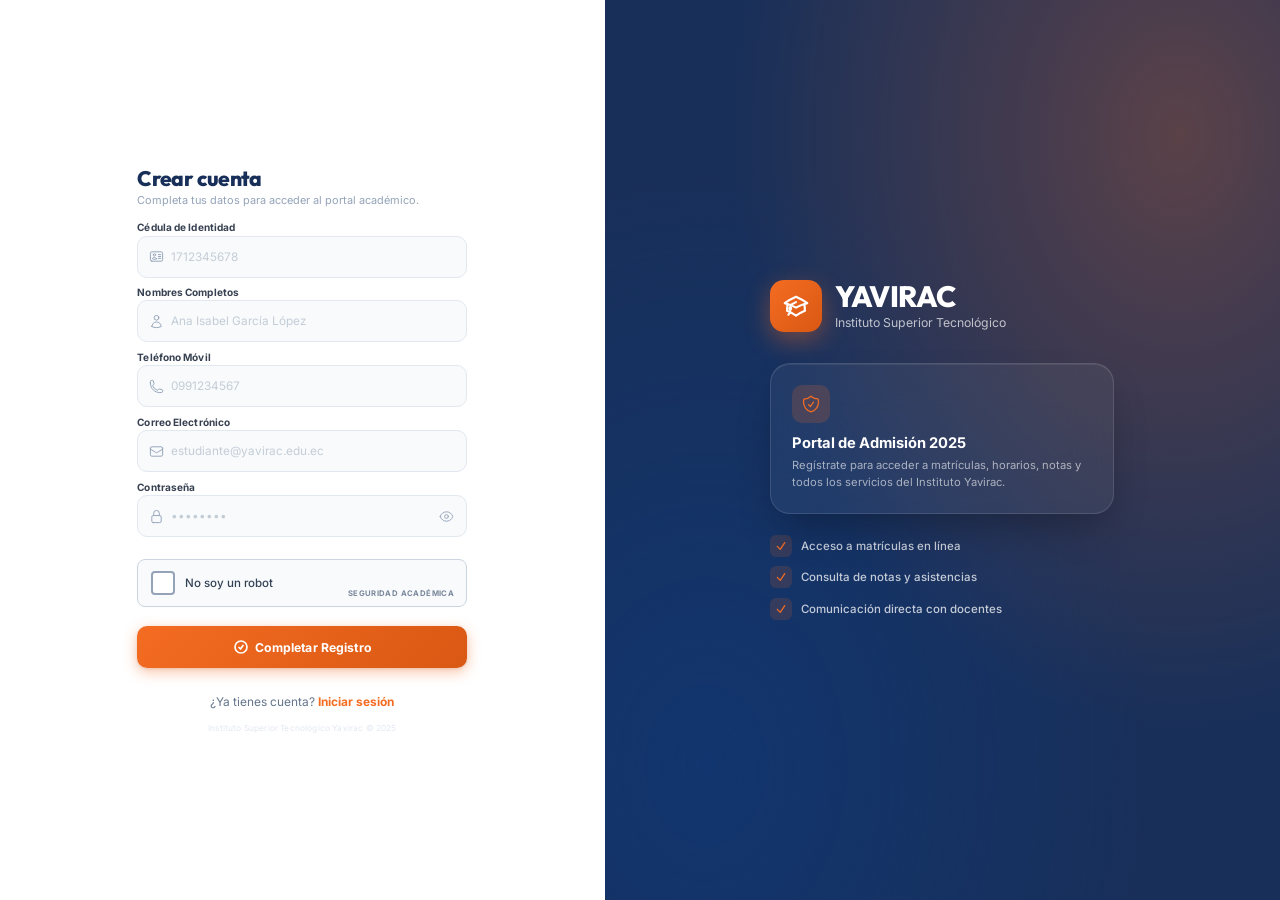
==== commit 1792a4c1: "METRICAS DEL SOFTWARE" ====
--- a/FORMULARIO/formulario.html
+++ b/FORMULARIO/formulario.html
@@ -214,7 +214,7 @@
             <svg class="input-icon" viewBox="0 0 24 24" fill="none" stroke="currentColor" stroke-width="1.5">
               <path stroke-linecap="round" stroke-linejoin="round" d="M21.75 6.75v10.5a2.25 2.25 0 01-2.25 2.25h-15a2.25 2.25 0 01-2.25-2.25V6.75m19.5 0A2.25 2.25 0 0019.5 4.5h-15a2.25 2.25 0 00-2.25 2.25m19.5 0v.243a2.25 2.25 0 01-1.07 1.916l-7.5 4.615a2.25 2.25 0 01-2.36 0L3.32 8.91a2.25 2.25 0 01-1.07-1.916V6.75"/>
             </svg>
-            <input id="email" type="email" class="input" placeholder="estudiante@gmail.com" autocomplete="email" />
+            <input id="email" type="email" class="input" placeholder="estudiante@yavirac.edu.ec" autocomplete="email" />
             <svg class="status-icon status-ok hidden" id="ok-email" viewBox="0 0 24 24" fill="none" stroke-width="2.5"><path stroke-linecap="round" stroke-linejoin="round" d="M4.5 12.75l6 6 9-13.5"/></svg>
             <svg class="status-icon status-err hidden" id="err-email" viewBox="0 0 24 24" fill="none" stroke-width="2"><path stroke-linecap="round" stroke-linejoin="round" d="M12 9v3.75m9-.75a9 9 0 11-18 0 9 9 0 0118 0zm-9 3.75h.008v.008H12v-.008z"/></svg>
           </div>
@@ -231,7 +231,7 @@
             </span>
             <span class="req-item req-invalid" id="re-dominio">
               <svg class="req-icon" viewBox="0 0 24 24" fill="none" stroke="currentColor" stroke-width="3"><path stroke-linecap="round" stroke-linejoin="round" d="M6 18L18 6M6 6l12 12"/></svg>
-              Dominio: @gmail · @hotmail · @outlook
+              Dominio: @yavirac.edu.ec
             </span>
           </div>
 
